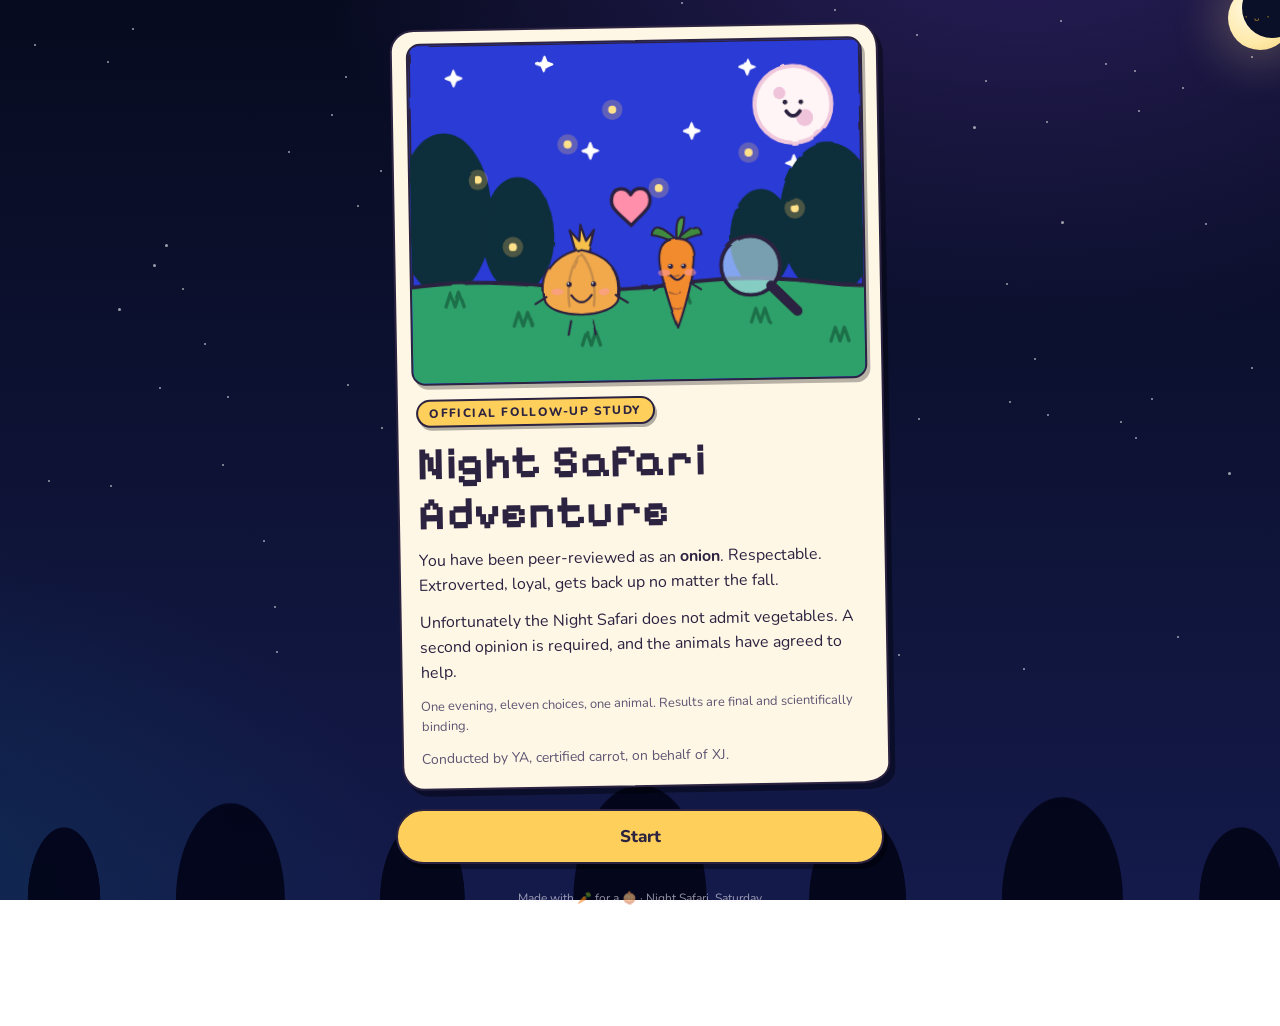
==== index.html @ ff624712 "Night Safari Adventure Co-Authored-By: Claude Fable 5.1 <noreply@anthropic.com>" ====
<!doctype html>
<html lang="en">
<head>
<meta charset="utf-8">
<meta name="viewport" content="width=device-width, initial-scale=1, viewport-fit=cover">
<meta name="theme-color" content="#070b1f">
<title>What Night Safari animal are you?</title>
<meta property="og:title" content="What Night Safari animal are you? 🌙">
<meta property="og:description" content="You've been peer-reviewed as an onion. The Night Safari needs a second opinion.">
<link rel="icon" href="data:image/svg+xml,<svg xmlns='http://www.w3.org/2000/svg' viewBox='0 0 100 100'><text y='.9em' font-size='90'>🌙</text></svg>">
<link rel="stylesheet" href="style.css">
</head>
<body>
<main class="wrap">
  <div id="app"></div>
  <footer class="credit">Made with 🥕 for a 🧅 · Night Safari, Saturday</footer>
</main>
<script src="sky.js"></script>
<script src="art.js"></script>
<script src="quiz.js"></script>
</body>
</html>
---- style.css ----
/* Night Safari Assessment — shared styles */
@import url('https://fonts.googleapis.com/css2?family=Fredoka:wght@400;500;600;700&family=Pixelify+Sans:wght@400;600;700&family=Nunito:wght@400;600;700;800&display=swap');

:root{
  --bg1:#070b1f; --bg2:#141a4a; --bg3:#2a1f5c;
  --paper:#fff7e6; --paper2:#ffe9b8; --ink:#2b2340; --ink-soft:#5e5673;
  --gold:#ffcf5c; --peach:#ffb88a; --coral:#ff8fab; --mint:#9ff0cf; --lilac:#c9bcff; --sky-ink:#f6f1ff;
  --border:2px solid var(--ink);
  --wob:24px 20px 26px 22px / 22px 26px 20px 24px;
  --lift:5px 6px 0 rgba(0,0,0,.38);
}
*{box-sizing:border-box}
html,body{margin:0;min-height:100%}
body{
  font-family:'Nunito',system-ui,-apple-system,Segoe UI,Roboto,sans-serif;
  color:var(--sky-ink);
  background:radial-gradient(1200px 700px at 80% -10%,var(--bg3) 0%,transparent 60%),
             radial-gradient(900px 600px at -10% 100%,#0f2a52 0%,transparent 60%),
             linear-gradient(180deg,var(--bg1),var(--bg2));
  background-attachment:fixed;
  overflow-x:hidden;
  -webkit-tap-highlight-color:transparent;
}
h1,h2,h3,.brand{font-family:'Fredoka','Nunito',sans-serif;letter-spacing:.2px}
h1{font-size:clamp(30px,8vw,44px);line-height:1.08;margin:0 0 10px;font-weight:700}
h2{font-size:clamp(22px,6vw,30px);line-height:1.15;margin:0 0 12px;font-weight:600}
h3{font-size:17px;margin:0 0 6px;font-weight:600}
p{line-height:1.55;margin:0 0 12px}
.muted{color:var(--ink-soft)}
.small{font-size:13px}
.center{text-align:center}
.hidden{display:none!important}

/* ---------- sky ---------- */
.sky{position:fixed;inset:0;z-index:0;pointer-events:none;overflow:hidden}
.star{position:absolute;width:2px;height:2px;border-radius:50%;background:#fff;opacity:.6;animation:twinkle var(--d,3s) ease-in-out infinite}
@keyframes twinkle{0%,100%{opacity:.15;transform:scale(1)}50%{opacity:.9;transform:scale(1.5)}}
.moon{position:absolute;top:-14px;right:-12px;width:64px;height:64px;border-radius:50%;
  background:radial-gradient(circle at 35% 35%,#fff9e3,#ffe9a8 60%,#f4d27a);
  box-shadow:0 0 44px 14px rgba(255,225,150,.22)}
.moon::before{content:"";position:absolute;top:-8px;right:-10px;width:60px;height:60px;border-radius:50%;background:#0b1029}
.moon .face{position:absolute;left:16px;top:26px;font-size:14px;color:#b88a2a;letter-spacing:6px}
.firefly{position:absolute;width:5px;height:5px;border-radius:50%;background:var(--gold);
  box-shadow:0 0 10px 3px rgba(255,209,102,.8);opacity:0;
  animation:drift var(--t,12s) ease-in-out infinite,glow var(--g,2.6s) ease-in-out infinite;animation-delay:var(--dl,0s)}
@keyframes drift{0%{transform:translate(0,0)}25%{transform:translate(var(--x1),var(--y1))}50%{transform:translate(var(--x2),var(--y2))}75%{transform:translate(var(--x3),var(--y3))}100%{transform:translate(0,0)}}
@keyframes glow{0%,100%{opacity:0}40%{opacity:1}60%{opacity:.9}}
.trees{position:absolute;left:0;right:0;bottom:0;height:22vh;min-height:120px;opacity:.95;
  background:
   radial-gradient(60px 120px at 5% 100%,#04061a 60%,transparent 61%),
   radial-gradient(90px 160px at 18% 100%,#04061a 60%,transparent 61%),
   radial-gradient(70px 130px at 33% 100%,#04061a 60%,transparent 61%),
   radial-gradient(110px 190px at 50% 100%,#04061a 60%,transparent 61%),
   radial-gradient(80px 140px at 67% 100%,#04061a 60%,transparent 61%),
   radial-gradient(100px 170px at 83% 100%,#04061a 60%,transparent 61%),
   radial-gradient(70px 120px at 97% 100%,#04061a 60%,transparent 61%)}
.peek{position:absolute;bottom:calc(22vh - 8px);font-size:22px;letter-spacing:4px;color:var(--gold);text-shadow:0 0 10px rgba(255,207,92,.9);animation:peek 7s ease-in-out infinite;opacity:0}
@keyframes peek{0%,70%,100%{opacity:0;transform:translateY(6px)}75%,92%{opacity:1;transform:translateY(0)}}

/* ---------- layout ---------- */
.wrap{position:relative;z-index:1;max-width:520px;margin:0 auto;padding:26px 16px 120px;min-height:100vh;display:flex;flex-direction:column}
.screen{animation:rise .5s cubic-bezier(.2,.8,.2,1) both}
.screen.leaving{animation:sink .26s ease-in both}
@keyframes rise{from{opacity:0;transform:translateY(22px) rotate(-.6deg)}to{opacity:1;transform:none}}
@keyframes sink{to{opacity:0;transform:translateY(-14px) rotate(.6deg)}}

.card{background:var(--paper);color:var(--ink);border:var(--border);border-radius:var(--wob);padding:22px 16px;box-shadow:var(--lift);position:relative}
.card+.card{margin-top:16px}
.card.tilt-l{transform:rotate(-1deg)}
.card.tilt-r{transform:rotate(1deg)}
.card.peach{background:var(--paper2)}
.tape{position:absolute;top:-12px;left:50%;transform:translateX(-50%) rotate(-2deg);width:92px;height:24px;background:rgba(255,207,92,.75);border:1px dashed rgba(43,35,64,.35);border-radius:3px}
.tag{display:inline-block;font-size:12px;font-weight:800;letter-spacing:.12em;text-transform:uppercase;color:var(--ink);background:var(--gold);border:var(--border);border-radius:999px;padding:4px 11px;margin-bottom:12px;box-shadow:2px 3px 0 rgba(0,0,0,.3)}
.tag.mint{background:var(--mint)}
.tag.lilac{background:var(--lilac)}

.btn{appearance:none;cursor:pointer;font:inherit;font-weight:800;font-size:17px;color:var(--ink);
  background:var(--gold);border:var(--border);border-radius:999px;padding:14px 22px;width:100%;
  box-shadow:4px 5px 0 rgba(0,0,0,.35);transition:transform .12s,box-shadow .12s}
.btn:active{transform:translate(3px,4px);box-shadow:1px 1px 0 rgba(0,0,0,.35)}
.btn.paper{background:var(--paper)}
.btn.coral{background:var(--coral)}
.btn.mint{background:var(--mint)}
.btn+.btn{margin-top:12px}
.stack{display:flex;flex-direction:column;gap:12px}

/* ---------- quiz ---------- */
.progress{display:flex;gap:5px;margin:0 0 16px}
.progress i{flex:1;height:8px;border-radius:99px;background:rgba(255,255,255,.16);border:1px solid rgba(255,255,255,.25);overflow:hidden;position:relative}
.progress i::after{content:"";position:absolute;inset:0;background:var(--gold);transform:scaleX(0);transform-origin:left;transition:transform .4s cubic-bezier(.2,.8,.2,1)}
.progress i.practical::after{background:var(--mint)}
.progress i.done::after{transform:scaleX(1)}
.qnum{font-size:12px;font-weight:800;color:var(--ink-soft);letter-spacing:.12em;text-transform:uppercase;margin-bottom:6px}
.qtext{font-family:'Fredoka';font-size:clamp(21px,5.6vw,27px);font-weight:600;line-height:1.2;margin:0 0 4px;color:var(--ink)}
.qnote{font-size:13px;color:var(--ink-soft);font-style:italic}
.opts{display:flex;flex-direction:column;gap:10px;margin-top:16px}
.opt{appearance:none;font:inherit;text-align:left;color:var(--ink);background:#fff;border:var(--border);border-radius:16px 14px 17px 15px / 15px 17px 14px 16px;padding:13px 14px 13px 12px;font-size:16px;font-weight:700;line-height:1.35;
  display:flex;gap:12px;align-items:center;cursor:pointer;box-shadow:3px 4px 0 rgba(0,0,0,.28);transition:transform .12s,background .2s,box-shadow .12s;
  animation:rise .45s both;animation-delay:calc(var(--i) * 70ms)}
.opt .em{font-size:24px;flex:0 0 34px;text-align:center}
.opt:active{transform:translate(2px,3px);box-shadow:1px 1px 0 rgba(0,0,0,.28)}
.opt.picked{background:var(--gold);transform:translate(2px,3px) rotate(-.5deg);box-shadow:1px 1px 0 rgba(0,0,0,.28)}
.opt.picked .em{animation:pop .45s cubic-bezier(.2,1.6,.4,1)}
@keyframes pop{0%{transform:scale(1)}50%{transform:scale(1.5) rotate(-10deg)}100%{transform:scale(1)}}

.onion{display:inline-block;width:150px;height:150px;animation:wobble 3s ease-in-out infinite;transform-origin:50% 90%;filter:drop-shadow(0 6px 0 rgba(0,0,0,.25))}
@keyframes wobble{0%,100%{transform:rotate(-5deg)}50%{transform:rotate(5deg)}}
.byline{display:flex;align-items:center;gap:10px;margin-top:14px;font-size:14px;color:var(--ink-soft)}
.byline .carrot{width:44px;height:44px;flex:0 0 44px;animation:wobble 2.4s ease-in-out infinite reverse}

/* ---------- drumroll ---------- */
.drum{text-align:center;padding:50px 0}
.eyes{display:flex;justify-content:center;gap:20px;margin:26px 0}
.eye{width:18px;height:18px;border-radius:50%;background:var(--gold);box-shadow:0 0 22px 8px rgba(255,209,102,.6);animation:blink 1.6s infinite}
.eye:nth-child(2){animation-delay:.08s}
@keyframes blink{0%,88%,100%{transform:scaleY(1)}93%{transform:scaleY(.08)}}
.drum p{font-family:'Fredoka';font-size:22px;color:var(--sky-ink)}

/* ---------- result (mirrors the onion card) ---------- */
.hero{display:grid;grid-template-columns:120px 1fr;gap:14px;align-items:center}
.hero .pic{background:#fff;border:var(--border);border-radius:18px;height:120px;padding:6px;display:flex;align-items:center;justify-content:center;box-shadow:3px 4px 0 rgba(0,0,0,.28)}
.hero .pic span{animation:bounceIn .9s cubic-bezier(.2,1.5,.4,1) both;display:block;width:100%;height:100%}
@keyframes bounceIn{0%{transform:scale(0) rotate(-30deg);opacity:0}60%{transform:scale(1.15) rotate(6deg);opacity:1}100%{transform:scale(1) rotate(0)}}
.hero .nm{font-family:'Fredoka';font-size:clamp(22px,6.4vw,30px);font-weight:700;line-height:1.1;color:var(--ink)}
.hero .tl{font-size:13.5px;color:var(--ink-soft);margin-top:6px;line-height:1.35;font-weight:700}
.block{background:var(--paper2);border-radius:14px;padding:12px 14px;margin-top:12px;border:1.5px solid rgba(43,35,64,.15)}
.block h3{font-family:'Nunito';font-size:14px;font-weight:800;text-transform:none;margin:0 0 6px;color:var(--ink)}
.block ul{margin:0;padding-left:0;list-style:none}
.block li{font-size:14.5px;line-height:1.45}
.block li::before{content:"- "}
.block.quotes{text-align:center;font-style:italic;font-size:14.5px;line-height:1.5}
.block .kv{font-size:14px;line-height:1.5}
.block .kv b{color:var(--ink)}
.block.peer q{display:block;font-size:14px;line-height:1.5;margin-bottom:6px;quotes:"\201C" "\201D"}
.block.peer q::before{content:open-quote}
.block.peer q::after{content:close-quote}
.block.peer q span{font-style:normal;color:var(--ink-soft)}

.duo{display:grid;grid-template-columns:1fr auto 1fr;align-items:center;gap:8px;margin:14px 0 6px}
.duo .who{text-align:center}
.duo .who .em{display:block;width:96px;height:96px;margin:0 auto;animation:bob 3s ease-in-out infinite}
.duo .who:last-child .em{animation-delay:1.5s}
@keyframes bob{0%,100%{transform:translateY(0) rotate(-2deg)}50%{transform:translateY(-5px) rotate(2deg)}}
.duo .who .nm{font-weight:800;font-size:14px;margin-top:6px}
.duo .who .an{font-size:12px;color:var(--ink-soft)}
.duo .heart{font-size:30px;animation:beat 1.4s ease-in-out infinite}
@keyframes beat{0%,100%{transform:scale(1)}20%{transform:scale(1.25)}40%{transform:scale(1)}60%{transform:scale(1.15)}}
.meter{height:16px;border-radius:99px;background:#fff;border:var(--border);overflow:hidden;margin:12px 0 6px}
.meter b{display:block;height:100%;width:0;background:repeating-linear-gradient(135deg,var(--gold) 0 10px,var(--coral) 10px 20px);transition:width 1.6s cubic-bezier(.2,.8,.2,1)}
.pct{font-family:'Fredoka';font-size:36px;font-weight:700;text-align:center;color:var(--ink)}

.plan{list-style:none;margin:8px 0 0;padding:0}
.plan li{display:flex;gap:12px;align-items:flex-start;padding:10px 0;border-bottom:1.5px dashed rgba(43,35,64,.25);font-size:15px;line-height:1.4}
.plan li:last-child{border-bottom:0}
.plan .t{flex:0 0 30px;font-size:22px;line-height:1}
.mission{border:2px dashed var(--ink);border-radius:16px;padding:14px;background:#fff;margin-top:14px;font-size:15px;line-height:1.5}
.mission b{font-family:'Fredoka';font-size:18px;display:block;margin-bottom:4px}

.toast{position:fixed;left:50%;bottom:26px;transform:translateX(-50%) translateY(20px);opacity:0;background:var(--paper);color:var(--ink);border:var(--border);font-weight:800;padding:12px 18px;border-radius:999px;box-shadow:var(--lift);transition:.3s;z-index:9;pointer-events:none;white-space:nowrap}
.toast.show{opacity:1;transform:translateX(-50%) translateY(0)}

footer.credit{margin-top:auto;padding-top:26px;text-align:center;font-size:12px;color:rgba(246,241,255,.6)}
footer.credit a{color:var(--lilac)}

/* ---------- bingo ---------- */
.who-pick{display:flex;gap:10px;margin:14px 0 4px}
.grid{display:grid;grid-template-columns:repeat(5,minmax(0,1fr));gap:6px;margin:14px 0;width:100%}
.cell{aspect-ratio:1;min-width:0;overflow:hidden;overflow-wrap:anywhere;hyphens:auto;border-radius:13px 11px 14px 12px / 12px 14px 11px 13px;background:#fff;border:var(--border);padding:6px 3px;
  font-size:clamp(9px,2.5vw,12px);font-weight:800;line-height:1.12;text-align:center;display:flex;flex-direction:column;align-items:center;justify-content:center;gap:3px;
  cursor:pointer;user-select:none;-webkit-user-select:none;transition:transform .12s,background .25s,box-shadow .12s;color:var(--ink);font-family:inherit;appearance:none;box-shadow:2px 3px 0 rgba(0,0,0,.28)}
.cell .ce{font-size:clamp(16px,5vw,24px);line-height:1}
.cell:active{transform:translate(1px,2px);box-shadow:0 0 0 rgba(0,0,0,.28)}
.cell.on{background:var(--gold);transform:rotate(-1.5deg);animation:stamp .4s cubic-bezier(.2,1.5,.4,1)}
@keyframes stamp{0%{transform:scale(1)}50%{transform:scale(1.14) rotate(-4deg)}100%{transform:scale(1) rotate(-1.5deg)}}
.cell.free{background:var(--mint)}
.cell.win{background:var(--coral)}
.score{display:flex;justify-content:space-between;align-items:center;font-weight:800;margin:4px 2px 0;font-size:14px}
.bingo-banner{position:fixed;inset:0;display:flex;align-items:center;justify-content:center;z-index:8;pointer-events:none}
.bingo-banner span{font-family:'Fredoka';font-size:clamp(56px,18vw,110px);font-weight:700;color:var(--gold);-webkit-text-stroke:3px var(--ink);text-shadow:6px 8px 0 rgba(0,0,0,.5);animation:bingoPop 2s cubic-bezier(.2,1.4,.4,1) both;transform-origin:center}
@keyframes bingoPop{0%{transform:scale(0) rotate(-20deg);opacity:0}30%{transform:scale(1.15) rotate(4deg);opacity:1}80%{transform:scale(1);opacity:1}100%{transform:scale(1.1);opacity:0}}
.confetti{position:fixed;top:-10px;width:10px;height:14px;z-index:7;pointer-events:none;animation:fall var(--t) linear forwards;border-radius:2px;border:1px solid rgba(0,0,0,.25)}
@keyframes fall{to{transform:translate(var(--dx),110vh) rotate(var(--rot));opacity:.9}}

.art{width:100%;height:100%;display:block;overflow:visible;filter:drop-shadow(3px 4px 0 rgba(0,0,0,.18))}

/* ---------- story format ---------- */
.pixel{font-family:'Pixelify Sans','Fredoka',sans-serif;letter-spacing:.5px}
h1.pixel{font-size:clamp(30px,8.6vw,46px);font-weight:700}
.card.story{padding:12px 14px 20px}
.scenebox{border:var(--border);border-radius:14px;overflow:hidden;aspect-ratio:4/3;background:#2b3bd6;box-shadow:3px 4px 0 rgba(0,0,0,.28);margin-bottom:14px}
.scene{width:100%;height:100%;display:block}
.card.story .tag{margin-left:4px}
.card.story h1,.card.story p{padding:0 4px}
.storytext{font-size:17px;line-height:1.5;font-weight:700;margin:2px 0 4px;color:var(--ink)}
.card.story .opts{padding:0 2px}
.byline{font-size:14px;color:var(--ink-soft);margin-top:10px;padding:0 4px}

/* ---------- Safari ID (mirrors the Veggie ID card) ---------- */
.idcard{--acc:#e9a35c;background:#fbf3d5;border:var(--border);border-radius:18px;overflow:hidden;box-shadow:var(--lift);color:#1d1a2a;text-align:center}
.idhead{background:var(--acc);padding:18px 14px 14px;border-bottom:var(--border)}
.idtitle{font-size:clamp(34px,10vw,46px);line-height:1}
.idname{font-family:'Fredoka';font-weight:700;font-size:clamp(22px,6.4vw,30px);line-height:1.15;margin-top:4px}
.idbody{padding:12px}
.idtop{display:grid;grid-template-columns:118px 1fr;gap:10px;align-items:stretch}
.idpic{background:#fff;border-radius:6px;display:flex;align-items:center;justify-content:center;padding:6px;min-height:150px}
.idpic .art{animation:bounceIn .9s cubic-bezier(.2,1.5,.4,1) both}
.idblock{background:color-mix(in srgb,var(--acc) 62%,#fff);border-radius:6px;padding:12px 10px;font-size:14px;line-height:1.5;margin-top:10px}
.idtop .idblock{margin-top:0;display:flex;flex-direction:column;justify-content:center}
.idblock b{display:block;font-weight:800}
.idblock.quotes{font-style:italic}
.idfoot{font-size:13px;color:#5e5673;font-weight:700;margin-top:10px}
.art{width:100%;height:100%;display:block;overflow:visible}
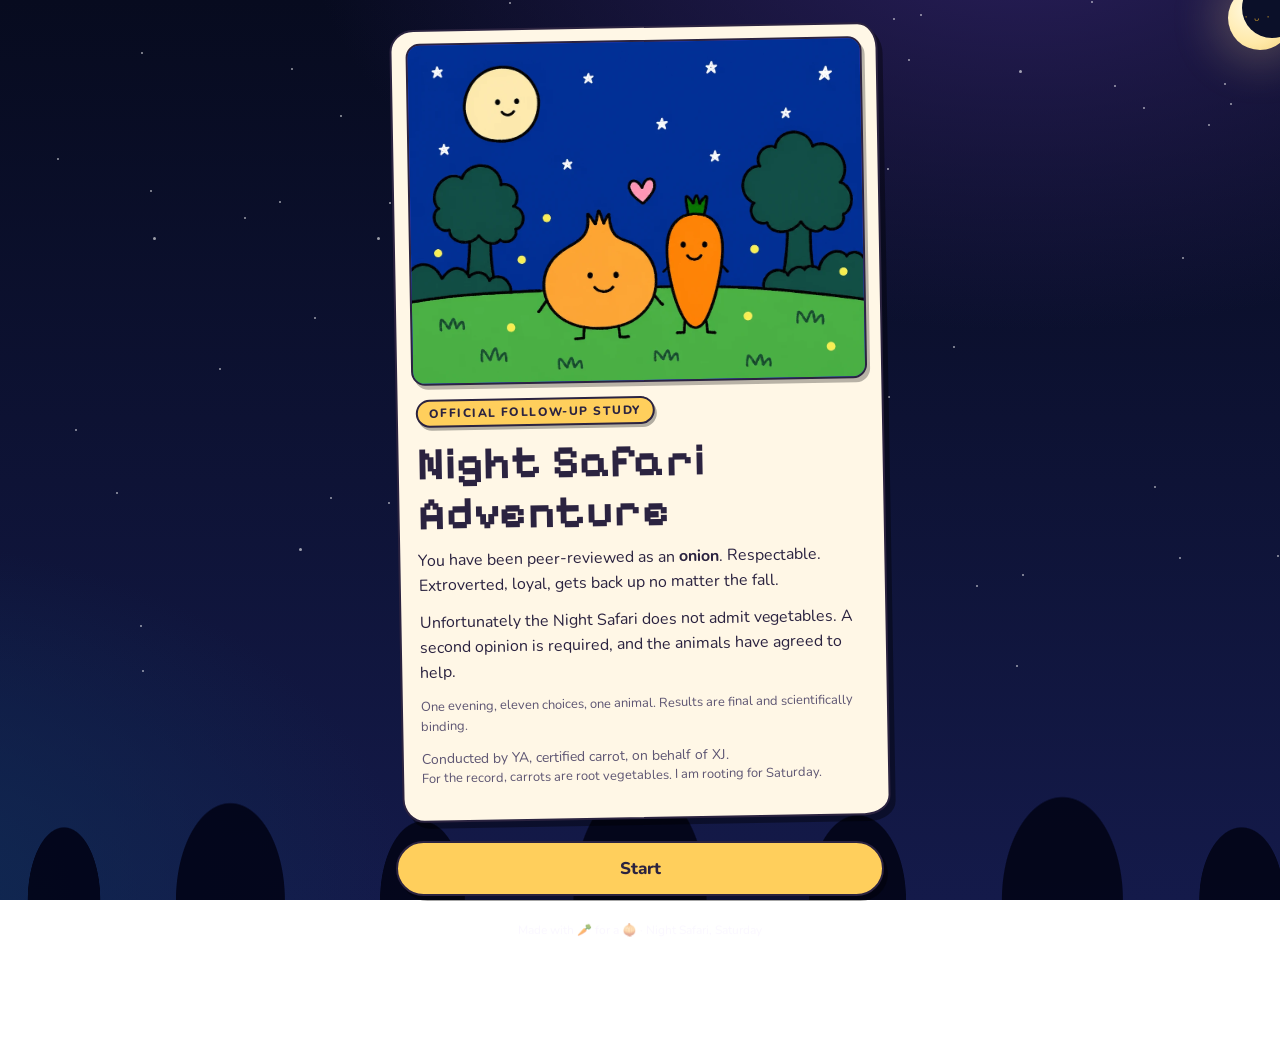
==== commit 88446e1b: "Fishing-cat compatibility lines, multi-tap Case 002, easter eggs - Animal data extracted to animals." ====
--- a/index.html
+++ b/index.html
@@ -8,6 +8,7 @@
 <meta property="og:title" content="What Night Safari animal are you? 🌙">
 <meta property="og:description" content="You've been peer-reviewed as an onion. The Night Safari needs a second opinion.">
 <link rel="icon" href="data:image/svg+xml,<svg xmlns='http://www.w3.org/2000/svg' viewBox='0 0 100 100'><text y='.9em' font-size='90'>🌙</text></svg>">
+<link rel="manifest" href="manifest.webmanifest">
 <link rel="stylesheet" href="style.css">
 </head>
 <body>
@@ -17,6 +18,12 @@
 </main>
 <script src="sky.js"></script>
 <script src="art.js"></script>
+<script src="animals.js"></script>
 <script src="quiz.js"></script>
+<script>
+if ('serviceWorker' in navigator) {
+  window.addEventListener('load', () => navigator.serviceWorker.register('sw.js').catch(() => {}));
+}
+</script>
 </body>
 </html>
--- a/style.css
+++ b/style.css
@@ -163,18 +163,123 @@
 footer.credit a{color:var(--lilac)}
 
 /* ---------- bingo ---------- */
-.who-pick{display:flex;gap:10px;margin:14px 0 4px}
-.grid{display:grid;grid-template-columns:repeat(5,minmax(0,1fr));gap:6px;margin:14px 0;width:100%}
-.cell{aspect-ratio:1;min-width:0;overflow:hidden;overflow-wrap:anywhere;hyphens:auto;border-radius:13px 11px 14px 12px / 12px 14px 11px 13px;background:#fff;border:var(--border);padding:6px 3px;
-  font-size:clamp(9px,2.5vw,12px);font-weight:800;line-height:1.12;text-align:center;display:flex;flex-direction:column;align-items:center;justify-content:center;gap:3px;
-  cursor:pointer;user-select:none;-webkit-user-select:none;transition:transform .12s,background .25s,box-shadow .12s;color:var(--ink);font-family:inherit;appearance:none;box-shadow:2px 3px 0 rgba(0,0,0,.28)}
-.cell .ce{font-size:clamp(16px,5vw,24px);line-height:1}
+.sr-only{position:absolute;width:1px;height:1px;padding:0;margin:-1px;overflow:hidden;clip-path:inset(50%);white-space:nowrap;border:0}
+.bingo-page .wrap{max-width:640px;padding:28px 16px 60px}
+.bingo-page button:focus-visible,.bingo-page summary:focus-visible,.bingo-page a:focus-visible{outline:3px solid #6850b5;outline-offset:4px}
+.bingo-page-head{text-align:center;margin-bottom:26px}
+.bingo-eyebrow{font-size:11px;letter-spacing:.12em;text-transform:uppercase;font-weight:800;color:var(--mint)}
+.bingo-page-head h1{font-size:clamp(27px,7vw,38px);margin:8px 0}
+.bingo-page-head p{font-size:14px;margin:0;color:#f0dfff}
+.bingo-welcome{max-width:480px;margin:auto;text-align:center;padding:20px}
+.bingo-illustration{position:relative;aspect-ratio:4/3;max-width:280px;margin:0 auto 22px;background:#2b3bd6;border:var(--border);border-radius:20px 16px 22px 18px;overflow:hidden;display:grid;place-items:center;font-size:42px}
+.bingo-illustration img{position:absolute;inset:0;width:100%;height:100%;object-fit:cover}
+.bingo-promise{font-weight:800;color:#835039}
+.bingo-picker-title{font-size:19px;margin-top:24px}
+.who-pick{display:flex;gap:12px;margin:14px 0 4px}
+.who-pick .btn+.btn{margin-top:0}
+.who-pick small{display:block;font-size:12px;font-weight:700;margin-top:3px}
+.bingo-smallprint{font-size:12px;line-height:1.5;color:var(--ink-soft);margin:20px 0 0}
+.bingo-card{padding:22px 14px 16px}
+.bingo-card-top{display:flex;justify-content:space-between;align-items:center;gap:12px}
+.bingo-card-top h2{font-size:clamp(19px,4.5vw,25px);margin:0;line-height:1.15}
+.bingo-players{display:flex;gap:5px;flex-shrink:0}
+.bingo-players button{font:inherit;font-size:13px;font-weight:800;cursor:pointer;background:#fff;border:var(--border);border-radius:12px;padding:0 10px;min-width:44px;min-height:44px;color:var(--ink)}
+.bingo-players button[aria-pressed=true]{background:var(--gold);box-shadow:2px 2px 0 var(--ink)}
+.bingo-instructions{font-size:13px;line-height:1.5;color:var(--ink-soft);margin:12px 0 8px}
+.bingo-legend{display:flex;flex-wrap:wrap;gap:6px 12px;font-size:11px;font-weight:800;color:var(--ink-soft)}
+/* Four columns: wider squares, so labels break kindly instead of mid-word. */
+.grid{display:grid;grid-template-columns:repeat(4,minmax(0,1fr));gap:7px;margin:14px 0;width:100%}
+.cell-wrap{position:relative;display:flex;min-width:0}
+.cell{position:relative;width:100%;min-height:128px;min-width:0;overflow-wrap:break-word;border-radius:13px 11px 14px 12px / 12px 14px 11px 13px;background:#fff;border:var(--border);border-bottom:5px solid #dd8eaa;padding:14px 5px 18px;
+  font-size:clamp(11px,2.9vw,13px);font-weight:800;line-height:1.25;text-align:center;display:flex;flex-direction:column;align-items:center;justify-content:center;gap:5px;
+  cursor:pointer;user-select:none;-webkit-user-select:none;touch-action:manipulation;transition:background .2s;color:var(--ink);font-family:inherit;appearance:none;box-shadow:2px 2px 0 rgba(0,0,0,.2)}
+.cell[data-kind=wildlife]{border-bottom-color:#75bfa2}
+.cell>span{position:relative;z-index:2}
+.bingo-icon{position:relative;width:36px;height:36px;flex:0 0 36px;display:grid;place-items:center;font-size:26px;line-height:1}
+.bingo-icon img{position:absolute;inset:0;display:block;width:100%;height:100%;object-fit:contain;background:#fff;border-radius:9px}
+.cell-check{position:absolute;right:4px;top:0;font-size:13px;font-weight:900;z-index:3}
+.cell-label{max-width:100%;text-wrap:balance}
+.cell-free-label{font-size:9px;letter-spacing:.08em}
 .cell:active{transform:translate(1px,2px);box-shadow:0 0 0 rgba(0,0,0,.28)}
-.cell.on{background:var(--gold);transform:rotate(-1.5deg);animation:stamp .4s cubic-bezier(.2,1.5,.4,1)}
-@keyframes stamp{0%{transform:scale(1)}50%{transform:scale(1.14) rotate(-4deg)}100%{transform:scale(1) rotate(-1.5deg)}}
-.cell.free{background:var(--mint)}
+.cell.on{background:var(--gold)}
+.cell.just-marked{animation:stamp .28s ease-out}
+@keyframes stamp{50%{transform:scale(1.05) rotate(-2deg)}}
+.cell.free{background:var(--mint);border-bottom-color:#75bfa2;cursor:default}
 .cell.win{background:var(--coral)}
-.score{display:flex;justify-content:space-between;align-items:center;font-weight:800;margin:4px 2px 0;font-size:14px}
+
+/* A photo becomes the tile, with a scrim so the label stays readable. */
+.cell-photo{position:absolute;inset:0;z-index:0;display:block;width:100%;height:100%;object-fit:cover;border-radius:inherit}
+.cell.has-photo{box-shadow:inset 0 0 0 3px rgba(255,247,230,.9),2px 3px 0 rgba(0,0,0,.32);transform:rotate(-.7deg)}
+.cell.has-photo::after{content:"";position:absolute;inset:0;z-index:1;border-radius:inherit;pointer-events:none;
+  background:linear-gradient(180deg,rgba(43,35,64,.12) 0%,rgba(43,35,64,.34) 45%,rgba(43,35,64,.78) 100%)}
+.cell.has-photo .cell-label,.cell.has-photo .cell-check{color:#fffdf6;text-shadow:0 1px 4px rgba(0,0,0,.95)}
+.cell.has-photo .bingo-icon{filter:drop-shadow(0 1px 3px rgba(0,0,0,.8))}
+.cell-photo-btn{position:absolute;right:3px;bottom:3px;z-index:4;width:30px;height:30px;padding:0;overflow:hidden;
+  display:grid;place-items:center;font:inherit;font-size:13px;line-height:1;cursor:pointer;color:var(--ink);
+  background:var(--paper);border:2px solid var(--ink);border-radius:50%;box-shadow:1px 2px 0 rgba(0,0,0,.35);touch-action:manipulation}
+.cell-photo-btn img{display:block;width:100%;height:100%;object-fit:cover}
+.cell-photo-btn.has-photo{background:var(--gold);border-color:var(--ink)}
+.cell-photo-btn:active{transform:translate(1px,1px);box-shadow:none}
+.bingo-notice{font-size:13px;font-weight:800;line-height:1.5;color:var(--ink);background:var(--paper2);border:var(--border);border-radius:12px;padding:10px 12px;margin:10px 0 0}
+.bingo-album-note{font-size:12px;line-height:1.5;text-align:center;color:var(--ink-soft);margin:10px 0 0}
+
+.photo-lightbox{position:fixed;inset:0;z-index:9;display:flex;align-items:center;justify-content:center;padding:18px;background:rgba(7,11,31,.88)}
+.photo-lightbox-inner{background:var(--paper);color:var(--ink);border:var(--border);border-radius:var(--wob);box-shadow:var(--lift);padding:14px;text-align:center;max-width:min(420px,100%);max-height:100%;overflow:auto}
+.photo-lightbox img{display:block;width:100%;height:auto;max-height:58vh;object-fit:contain;background:#2b3bd6;border:var(--border);border-radius:14px}
+.photo-lightbox-caption{font-size:14px;font-weight:800;margin:10px 0 2px}
+.photo-lightbox-actions{display:flex;flex-wrap:wrap;justify-content:center;gap:8px;margin-top:10px}
+.photo-lightbox-actions button{font:inherit;font-size:13px;font-weight:800;cursor:pointer;min-height:44px;padding:10px 16px;color:var(--ink);background:#fff;border:var(--border);border-radius:999px;box-shadow:2px 3px 0 rgba(0,0,0,.28)}
+.photo-close{background:var(--gold)}
+.photo-remove{background:var(--coral)}
+.photo-lightbox-note{font-size:11px;color:var(--ink-soft);margin:10px 0 0}
+.score{display:flex;justify-content:space-between;flex-wrap:wrap;gap:6px;align-items:center;font-weight:800;margin:18px 2px 8px;font-size:13px}
+.bingo-progress{display:block;appearance:none;width:100%;height:10px;border:1.5px solid var(--ink);border-radius:99px;overflow:hidden;background:#fff;accent-color:#715a98}
+.bingo-progress::-webkit-progress-bar{background:#fff}
+.bingo-progress::-webkit-progress-value{background:#b5a0dd}
+.bingo-progress::-moz-progress-bar{background:#b5a0dd}
+.bingo-note{font-size:13px;line-height:1.5;text-align:center;margin:12px 0 0;color:var(--ink-soft)}
+.bingo-note.has-bingo{background:#ffe0e7;border-radius:10px;padding:10px;font-weight:800;color:var(--ink)}
+.bingo-aftercare{text-align:center;padding:0 4px}
+.bingo-save-note{font-size:12px;line-height:1.55;color:#e1d9f5;margin:20px 0 16px}
+.bingo-save-note.save-warning{background:var(--paper2);border:var(--border);border-radius:12px;color:var(--ink);padding:12px;font-weight:800}
+.bingo-details{text-align:left;border:1px dashed #a39abe;border-radius:14px;padding:0 14px;font-size:13px;color:#efe7ff}
+.bingo-details summary{cursor:pointer;min-height:44px;align-content:center;font-weight:800;padding:12px 0}
+.bingo-details p{line-height:1.6}
+.bingo-supper{display:flex;align-items:center;justify-content:center;gap:12px;text-align:left;margin:20px 0;color:#f1e8ff}
+.bingo-supper>span{font-size:28px}
+.bingo-supper p{font-size:13px;line-height:1.6;margin:0}
+.bingo-supper strong{color:var(--gold)}
+.bingo-reset{font:inherit;font-size:13px;font-weight:700;color:#efe7ff;cursor:pointer;min-height:44px;background:none;border:1px solid #a39abe;border-radius:999px;padding:10px 18px}
+.bingo-reset-note{font-size:11px;color:#d8d0eb;margin:8px 0 0}
+.bingo-summary-link{font:inherit;font-size:14px;font-weight:800;cursor:pointer;color:var(--ink);background:var(--mint);border:var(--border);border-radius:999px;min-height:44px;padding:11px 20px;margin:0 0 18px;box-shadow:3px 4px 0 rgba(0,0,0,.32)}
+.bingo-summary-link:active{transform:translate(2px,3px);box-shadow:1px 1px 0 rgba(0,0,0,.32)}
+
+/* ---------- the little end screen ---------- */
+.bingo-summary{text-align:center}
+.summary-figures{display:flex;flex-wrap:wrap;justify-content:center;gap:10px;margin:6px 0 16px}
+.summary-figure{flex:1 1 84px;background:#fff;border:var(--border);border-radius:14px;padding:10px 6px;box-shadow:2px 3px 0 rgba(0,0,0,.2)}
+.summary-figure strong{display:block;font-family:'Fredoka','Nunito',sans-serif;font-size:28px;line-height:1}
+.summary-figure span{display:block;font-size:11px;font-weight:700;line-height:1.35;color:var(--ink-soft);margin-top:5px}
+.summary-warm{font-size:15px;font-weight:800;line-height:1.5;margin:0 0 16px}
+.summary-list{list-style:none;display:grid;gap:6px;margin:0 0 16px;padding:0;text-align:left}
+.summary-list li{display:flex;gap:8px;align-items:baseline;font-size:13px;font-weight:700;line-height:1.4;background:#fff;border:1.5px solid rgba(43,35,64,.25);border-radius:10px;padding:8px 10px}
+.summary-photo-tag{font-size:11px;font-weight:800;color:#835039;white-space:nowrap}
+.summary-empty{font-size:13px;line-height:1.6;color:var(--ink-soft)}
+.summary-supper{font-size:13px;line-height:1.6;color:var(--ink-soft);margin:0;padding-top:12px;border-top:1px dashed rgba(43,35,64,.3)}
+@media(max-width:380px){
+  .bingo-page .wrap{padding-left:10px;padding-right:10px}
+  .bingo-card{padding-left:8px;padding-right:8px}
+  .grid{gap:5px}
+  .cell{padding-left:2px;padding-right:2px;padding-bottom:20px;min-height:134px}
+  .bingo-icon{width:30px;height:30px;flex-basis:30px;font-size:22px}
+  .cell-photo-btn{width:28px;height:28px;right:2px;bottom:2px}
+  .bingo-card-top{gap:6px}
+  .bingo-legend{gap:6px 8px;font-size:10px}
+}
+@media(prefers-reduced-motion:reduce){
+  .bingo-page *,.bingo-page *::before,.bingo-page *::after{animation:none!important;transition:none!important;scroll-behavior:auto!important}
+  .bingo-page .confetti,.bingo-page .bingo-banner{display:none}
+}
 .bingo-banner{position:fixed;inset:0;display:flex;align-items:center;justify-content:center;z-index:8;pointer-events:none}
 .bingo-banner span{font-family:'Fredoka';font-size:clamp(56px,18vw,110px);font-weight:700;color:var(--gold);-webkit-text-stroke:3px var(--ink);text-shadow:6px 8px 0 rgba(0,0,0,.5);animation:bingoPop 2s cubic-bezier(.2,1.4,.4,1) both;transform-origin:center}
 @keyframes bingoPop{0%{transform:scale(0) rotate(-20deg);opacity:0}30%{transform:scale(1.15) rotate(4deg);opacity:1}80%{transform:scale(1);opacity:1}100%{transform:scale(1.1);opacity:0}}
@@ -210,3 +315,29 @@
 .idblock.quotes{font-style:italic}
 .idfoot{font-size:13px;color:#5e5673;font-weight:700;margin-top:10px}
 .art{width:100%;height:100%;display:block;overflow:visible}
+
+.portrait-img{object-fit:contain;background:#fff}
+img.scene{object-fit:cover}
+
+/* ---------- sealed case file ---------- */
+.sealed{display:block;width:100%;margin-top:16px;text-align:center;cursor:pointer;font:inherit;color:#f4efe6;
+  background:linear-gradient(160deg,#241c3f,#141029);border:2px dashed rgba(255,207,92,.55);border-radius:var(--wob);
+  padding:22px 18px;box-shadow:var(--lift);transition:transform .15s,box-shadow .15s}
+.sealed:active{transform:translate(3px,4px);box-shadow:1px 1px 0 rgba(0,0,0,.35)}
+.sealed .seal{display:block;font-size:38px;line-height:1;margin-bottom:8px;filter:drop-shadow(0 0 12px rgba(255,207,92,.5))}
+.sealed b{display:block;font-family:'Fredoka',sans-serif;font-weight:700;font-size:clamp(24px,7vw,32px);letter-spacing:4px;color:var(--gold)}
+.sealnote{display:block;font-size:13px;letter-spacing:.18em;text-transform:uppercase;color:#bdb4d8;margin-top:6px}
+.sealsmall{display:block;font-size:12.5px;color:#8f87ad;margin-top:10px;font-style:italic}
+.sealed.opened{cursor:default;text-align:left;border-style:solid;border-color:rgba(255,207,92,.35);animation:rise .5s both}
+.sealed.opened p{color:#e8e2f5;font-size:15px;line-height:1.55}
+.sealed.opened .tag{margin-bottom:10px}
+.sealed.rattle{animation:rattle .6s}
+@keyframes rattle{0%,100%{transform:none}15%{transform:translateX(-5px) rotate(-1deg)}30%{transform:translateX(5px) rotate(1deg)}45%{transform:translateX(-4px)}60%{transform:translateX(4px)}80%{transform:translateX(-2px)}}
+@media (prefers-reduced-motion:reduce){.sealed.rattle{animation:none}}
+
+/* ---------- Case 002 evidence gallery ---------- */
+.evidence{display:grid;grid-template-columns:repeat(auto-fill,minmax(96px,1fr));gap:10px;margin-top:12px}
+.evidence figure{margin:0;background:#fff;border:var(--border);border-radius:10px;padding:6px 6px 4px;box-shadow:2px 3px 0 rgba(0,0,0,.25);transform:rotate(-1.2deg)}
+.evidence figure:nth-child(even){transform:rotate(1.4deg)}
+.evidence img{display:block;width:100%;aspect-ratio:1;object-fit:cover;border-radius:6px}
+.evidence figcaption{font-size:10px;font-weight:800;letter-spacing:.08em;text-transform:uppercase;color:var(--ink-soft);text-align:center;margin-top:4px}
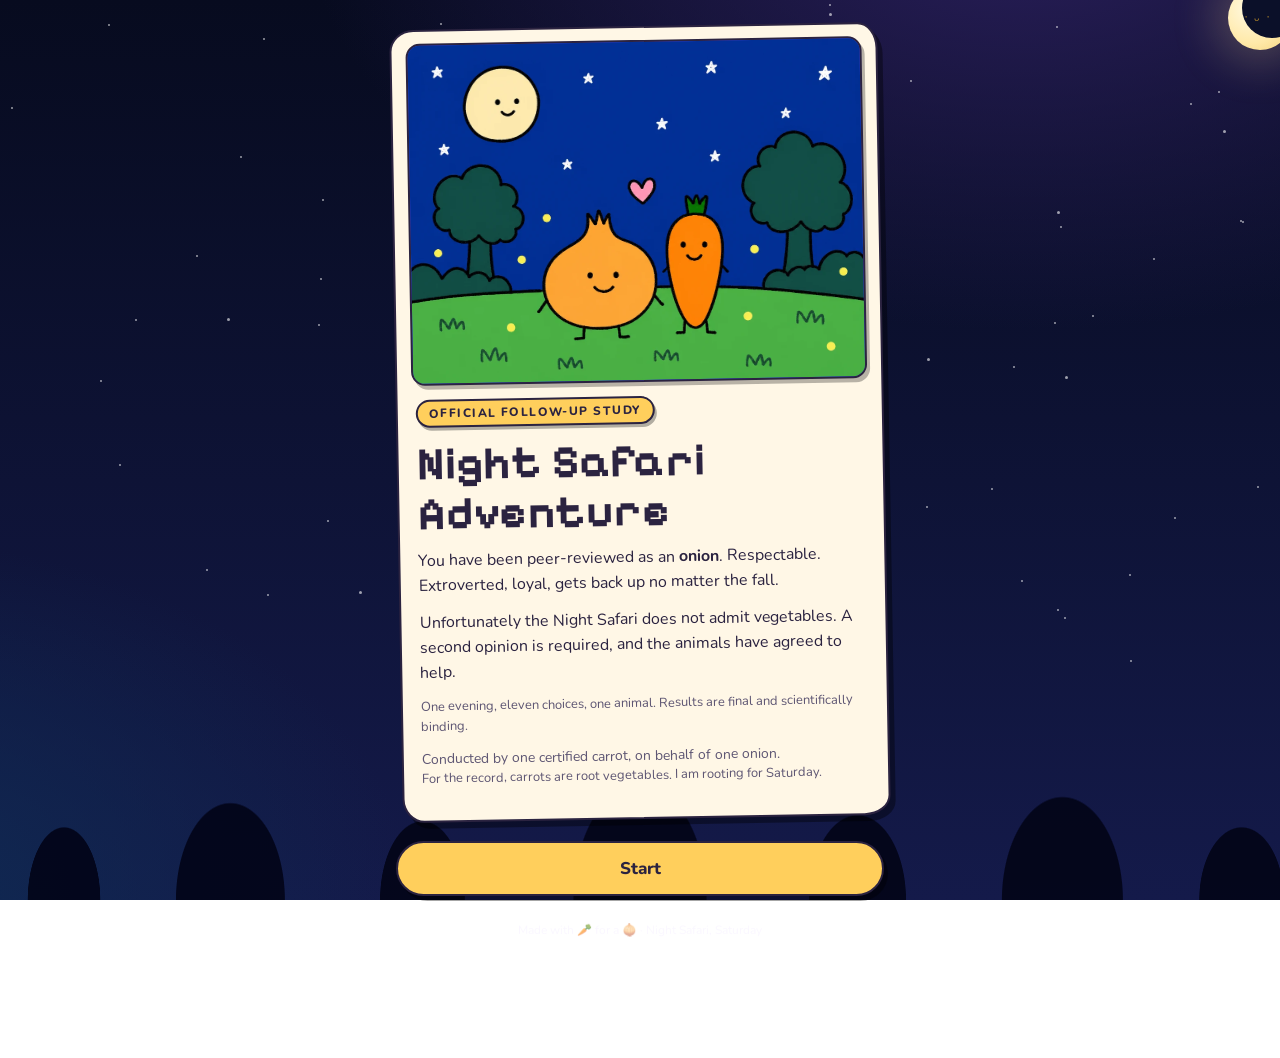
==== commit 6933ce4a: "Make personal names a single switch, defaulting to off config.js holds NAMES_ON. With it off the sit" ====
--- a/index.html
+++ b/index.html
@@ -17,6 +17,7 @@
   <footer class="credit">Made with 🥕 for a 🧅 · Night Safari, Saturday</footer>
 </main>
 <script src="sky.js"></script>
+<script src="config.js"></script>
 <script src="art.js"></script>
 <script src="animals.js"></script>
 <script src="quiz.js"></script>
